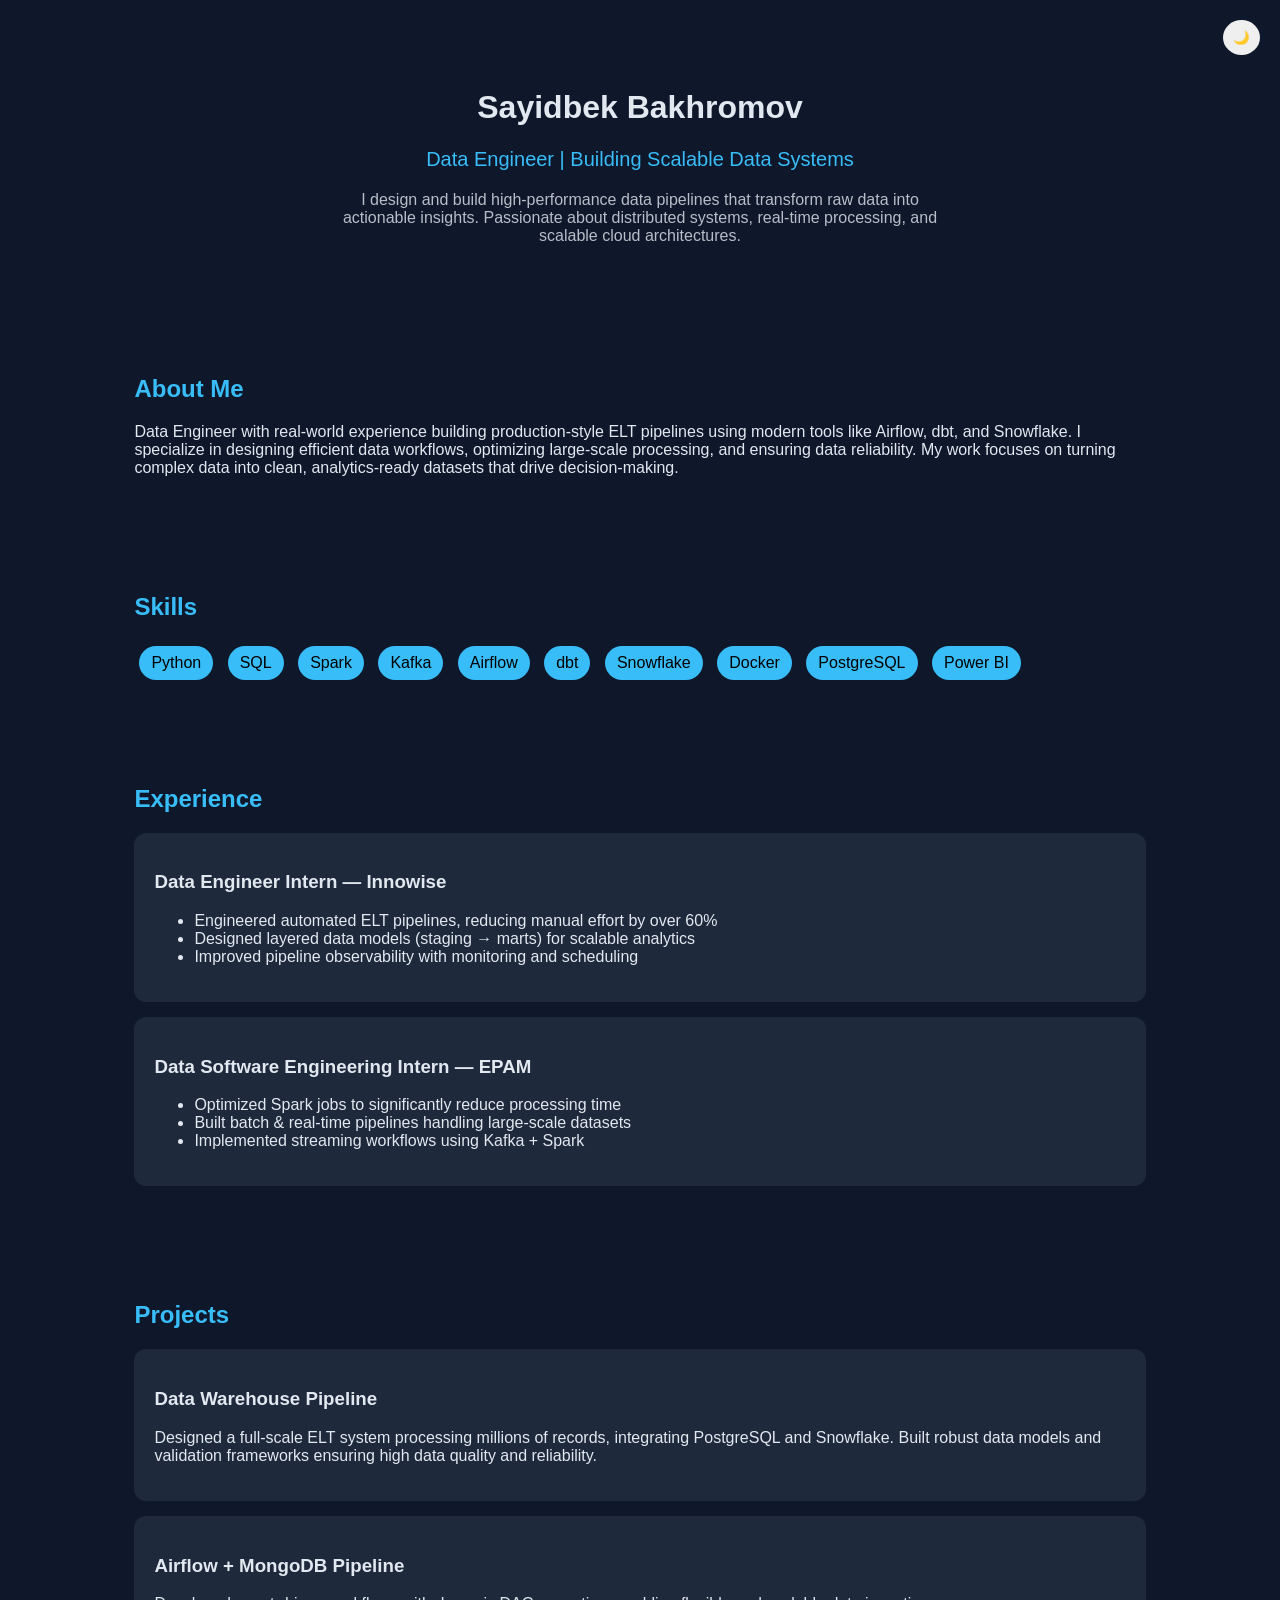
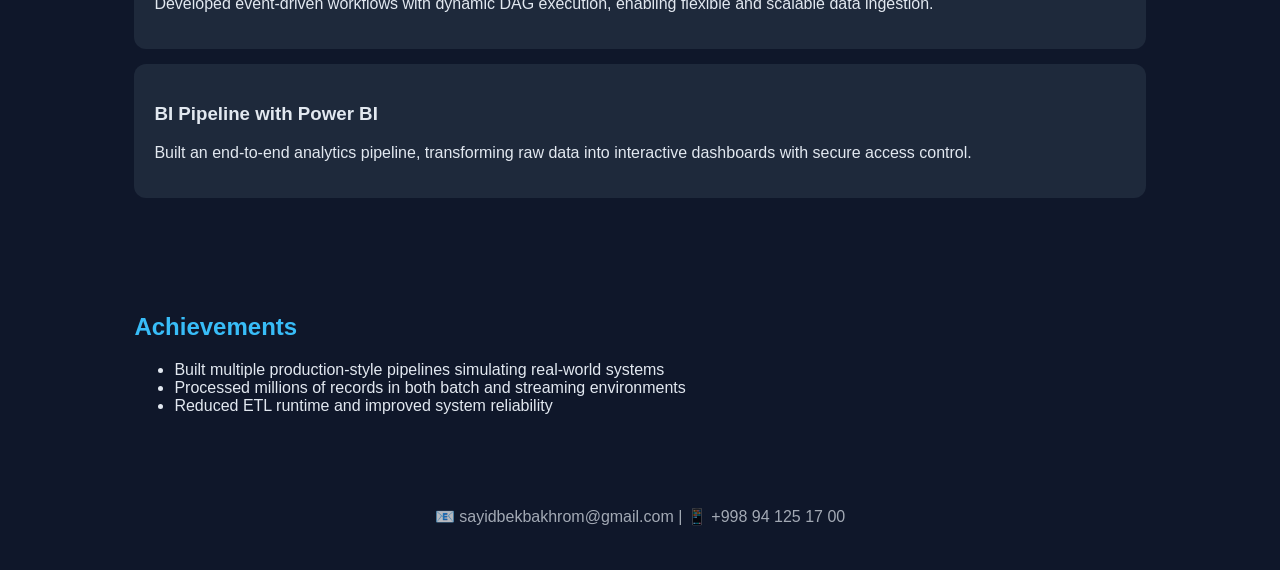
==== index.html @ fa928b71 "first commit" ====
<!DOCTYPE html>
<html lang="en">
<head>
<meta charset="UTF-8">
<meta name="viewport" content="width=device-width, initial-scale=1.0">
<title>Sayidbek Bakhromov | Data Engineer</title>

<link rel="stylesheet" href="style.css">
</head>

<body>

<button id="theme-toggle">🌙</button>

<header class="hero">
    <h1>Sayidbek Bakhromov</h1>
    <p class="subtitle">Data Engineer | Building Scalable Data Systems</p>
    <p class="intro">
        I design and build high-performance data pipelines that transform raw data into actionable insights.
        Passionate about distributed systems, real-time processing, and scalable cloud architectures.
    </p>
</header>

<section class="section reveal">
    <h2>About Me</h2>
    <p>
        Data Engineer with real-world experience building production-style ELT pipelines using modern tools like Airflow, dbt, and Snowflake. 
        I specialize in designing efficient data workflows, optimizing large-scale processing, and ensuring data reliability.
        My work focuses on turning complex data into clean, analytics-ready datasets that drive decision-making.
    </p>
</section>

<section class="section reveal">
    <h2>Skills</h2>
    <div class="skills">
        <span>Python</span>
        <span>SQL</span>
        <span>Spark</span>
        <span>Kafka</span>
        <span>Airflow</span>
        <span>dbt</span>
        <span>Snowflake</span>
        <span>Docker</span>
        <span>PostgreSQL</span>
        <span>Power BI</span>
    </div>
</section>

<section class="section reveal">
    <h2>Experience</h2>

    <div class="card">
        <h3>Data Engineer Intern — Innowise</h3>
        <ul>
            <li>Engineered automated ELT pipelines, reducing manual effort by over 60%</li>
            <li>Designed layered data models (staging → marts) for scalable analytics</li>
            <li>Improved pipeline observability with monitoring and scheduling</li>
        </ul>
    </div>

    <div class="card">
        <h3>Data Software Engineering Intern — EPAM</h3>
        <ul>
            <li>Optimized Spark jobs to significantly reduce processing time</li>
            <li>Built batch & real-time pipelines handling large-scale datasets</li>
            <li>Implemented streaming workflows using Kafka + Spark</li>
        </ul>
    </div>

</section>

<section class="section reveal">
    <h2>Projects</h2>

    <div class="card">
        <h3>Data Warehouse Pipeline</h3>
        <p>
            Designed a full-scale ELT system processing millions of records, integrating PostgreSQL and Snowflake.
            Built robust data models and validation frameworks ensuring high data quality and reliability.
        </p>
    </div>

    <div class="card">
        <h3>Airflow + MongoDB Pipeline</h3>
        <p>
            Developed event-driven workflows with dynamic DAG execution, enabling flexible and scalable data ingestion.
        </p>
    </div>

    <div class="card">
        <h3>BI Pipeline with Power BI</h3>
        <p>
            Built an end-to-end analytics pipeline, transforming raw data into interactive dashboards with secure access control.
        </p>
    </div>

</section>

<section class="section reveal">
    <h2>Achievements</h2>
    <ul>
        <li>Built multiple production-style pipelines simulating real-world systems</li>
        <li>Processed millions of records in both batch and streaming environments</li>
        <li>Reduced ETL runtime and improved system reliability</li>
    </ul>
</section>

<footer>
    <p>📧 sayidbekbakhrom@gmail.com | 📱 +998 94 125 17 00</p>
</footer>

<script src="script.js"></script>
</body>
</html>
---- style.css ----
:root {
    --bg: #0f172a;
    --text: #e2e8f0;
    --accent: #38bdf8;
    --card: #1e293b;
}

.light {
    --bg: #ffffff;
    --text: #0f172a;
    --card: #f1f5f9;
}

body {
    background: var(--bg);
    color: var(--text);
    font-family: 'Segoe UI', sans-serif;
    transition: 0.3s;
}

.hero {
    text-align: center;
    padding: 60px 20px;
}

.subtitle {
    color: var(--accent);
    font-size: 20px;
}

.intro {
    max-width: 600px;
    margin: 10px auto;
    opacity: 0.8;
}

.section {
    padding: 40px 10%;
}

h2 {
    margin-bottom: 20px;
    color: var(--accent);
}

.card {
    background: var(--card);
    padding: 20px;
    border-radius: 12px;
    margin-bottom: 15px;
    transition: 0.3s;
}

/* 🔥 Hover Glow */
.card:hover {
    transform: translateY(-5px);
    box-shadow: 0 0 20px var(--accent);
}

/* Skills */
.skills span {
    display: inline-block;
    padding: 8px 12px;
    margin: 5px;
    background: var(--accent);
    color: #000;
    border-radius: 20px;
}

/* 🌙 Toggle Button */
#theme-toggle {
    position: fixed;
    top: 20px;
    right: 20px;
    border: none;
    padding: 10px;
    border-radius: 50%;
    cursor: pointer;
}

/* 🎬 Scroll Animation */
.reveal {
    opacity: 0;
    transform: translateY(40px);
    transition: 0.6s ease;
}

.reveal.active {
    opacity: 1;
    transform: translateY(0);
}

footer {
    text-align: center;
    padding: 20px;
    opacity: 0.7;
}
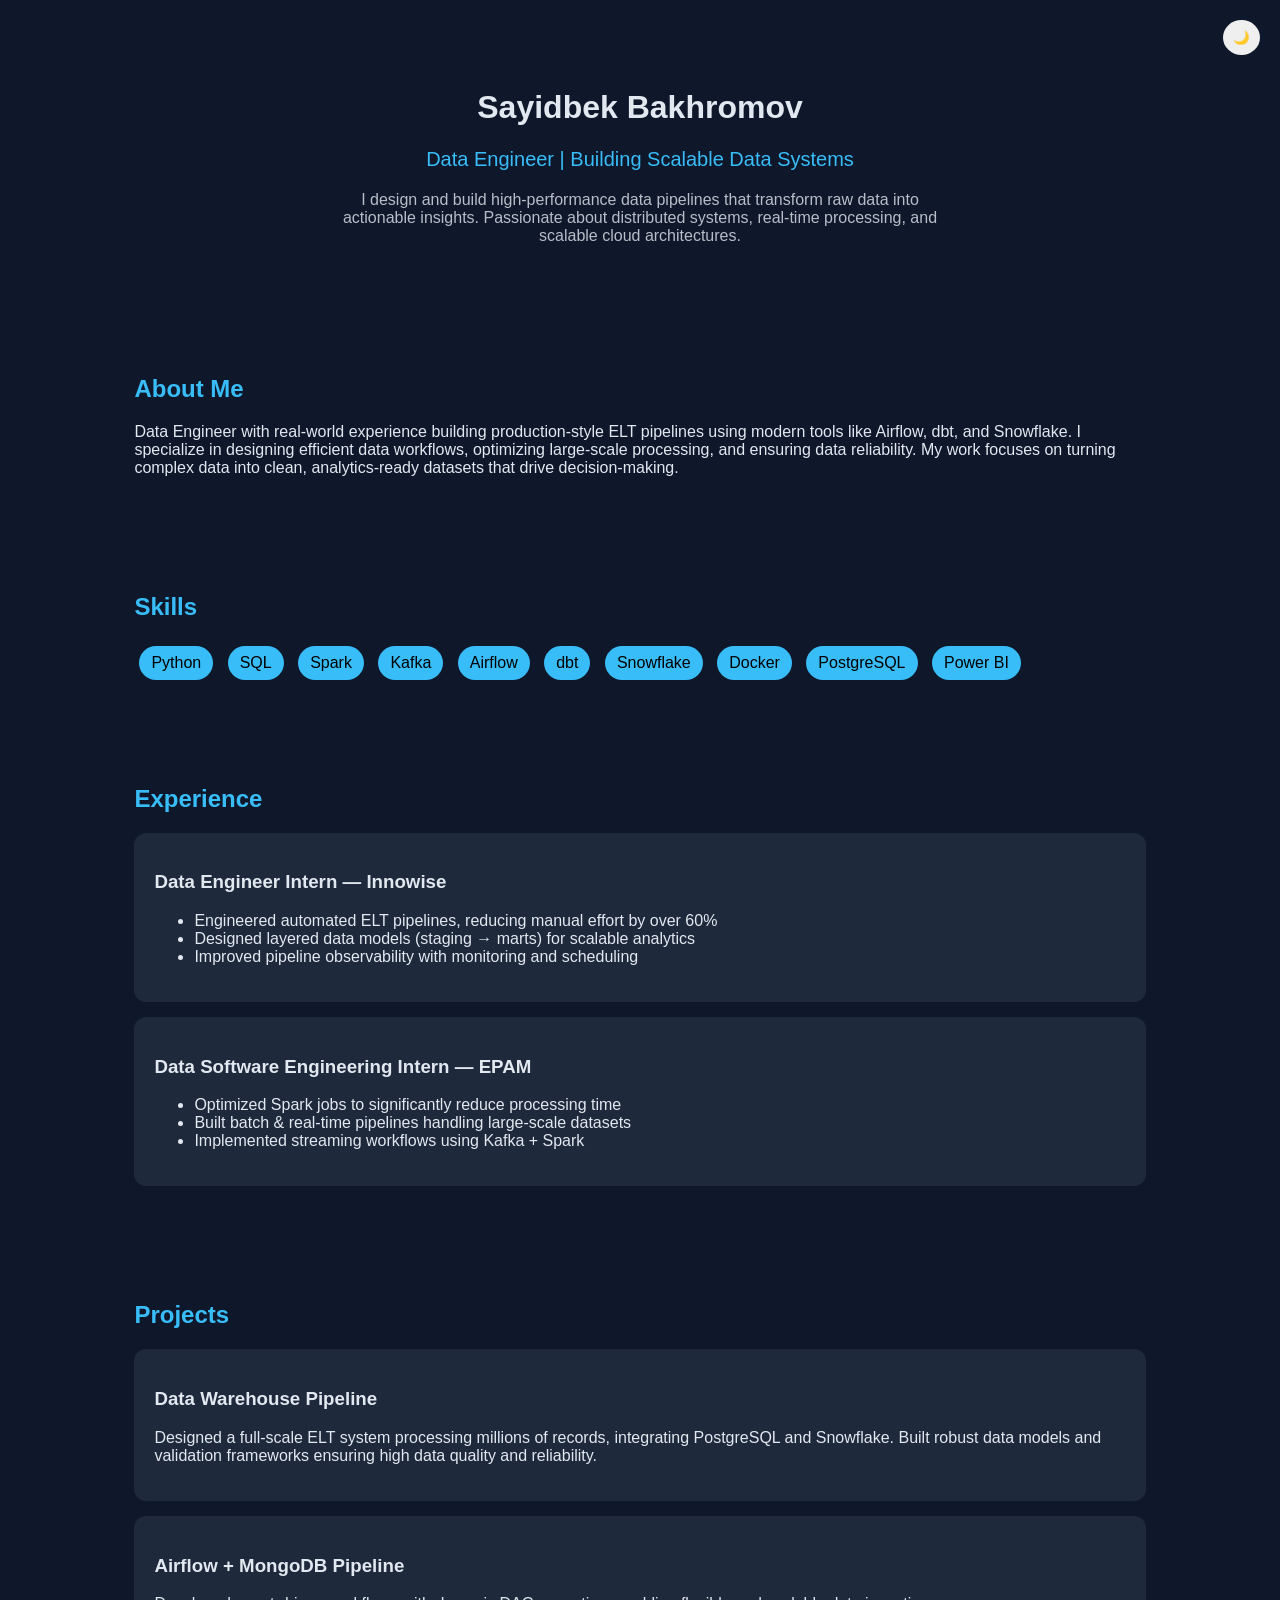
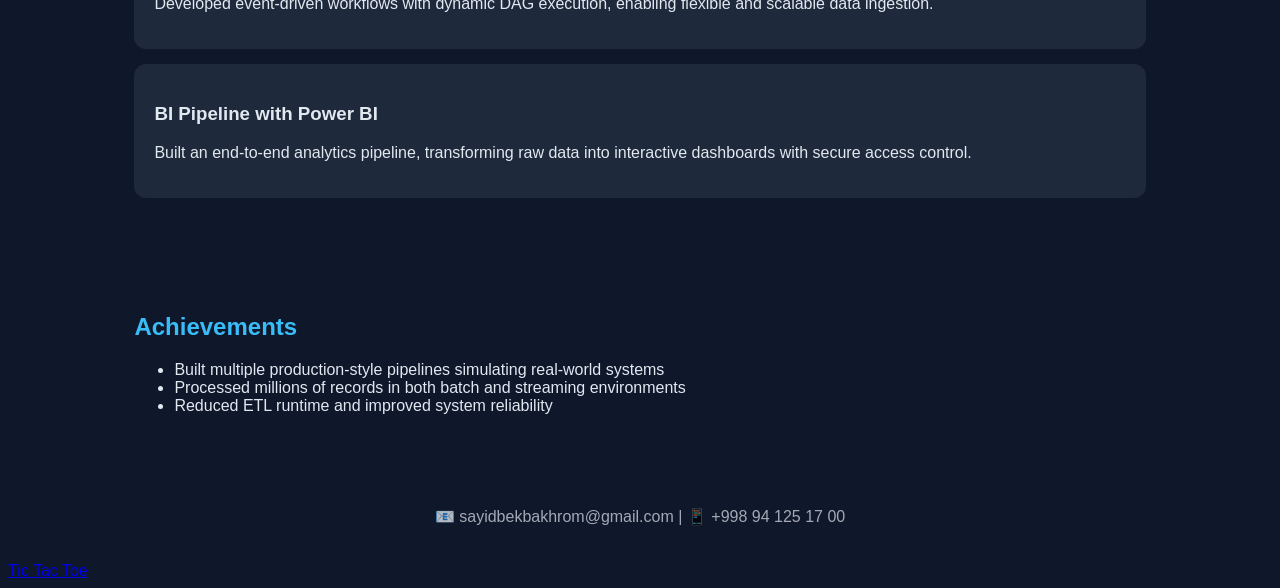
==== commit d4838533: "Add link to Tic Tac Toe game in footer" ====
--- a/index.html
+++ b/index.html
@@ -109,6 +109,7 @@
     <p>📧 sayidbekbakhrom@gmail.com | 📱 +998 94 125 17 00</p>
 </footer>
 
+<a href="game.html">Tic Tac Toe</a>
 <script src="script.js"></script>
 </body>
-</html>+</html>
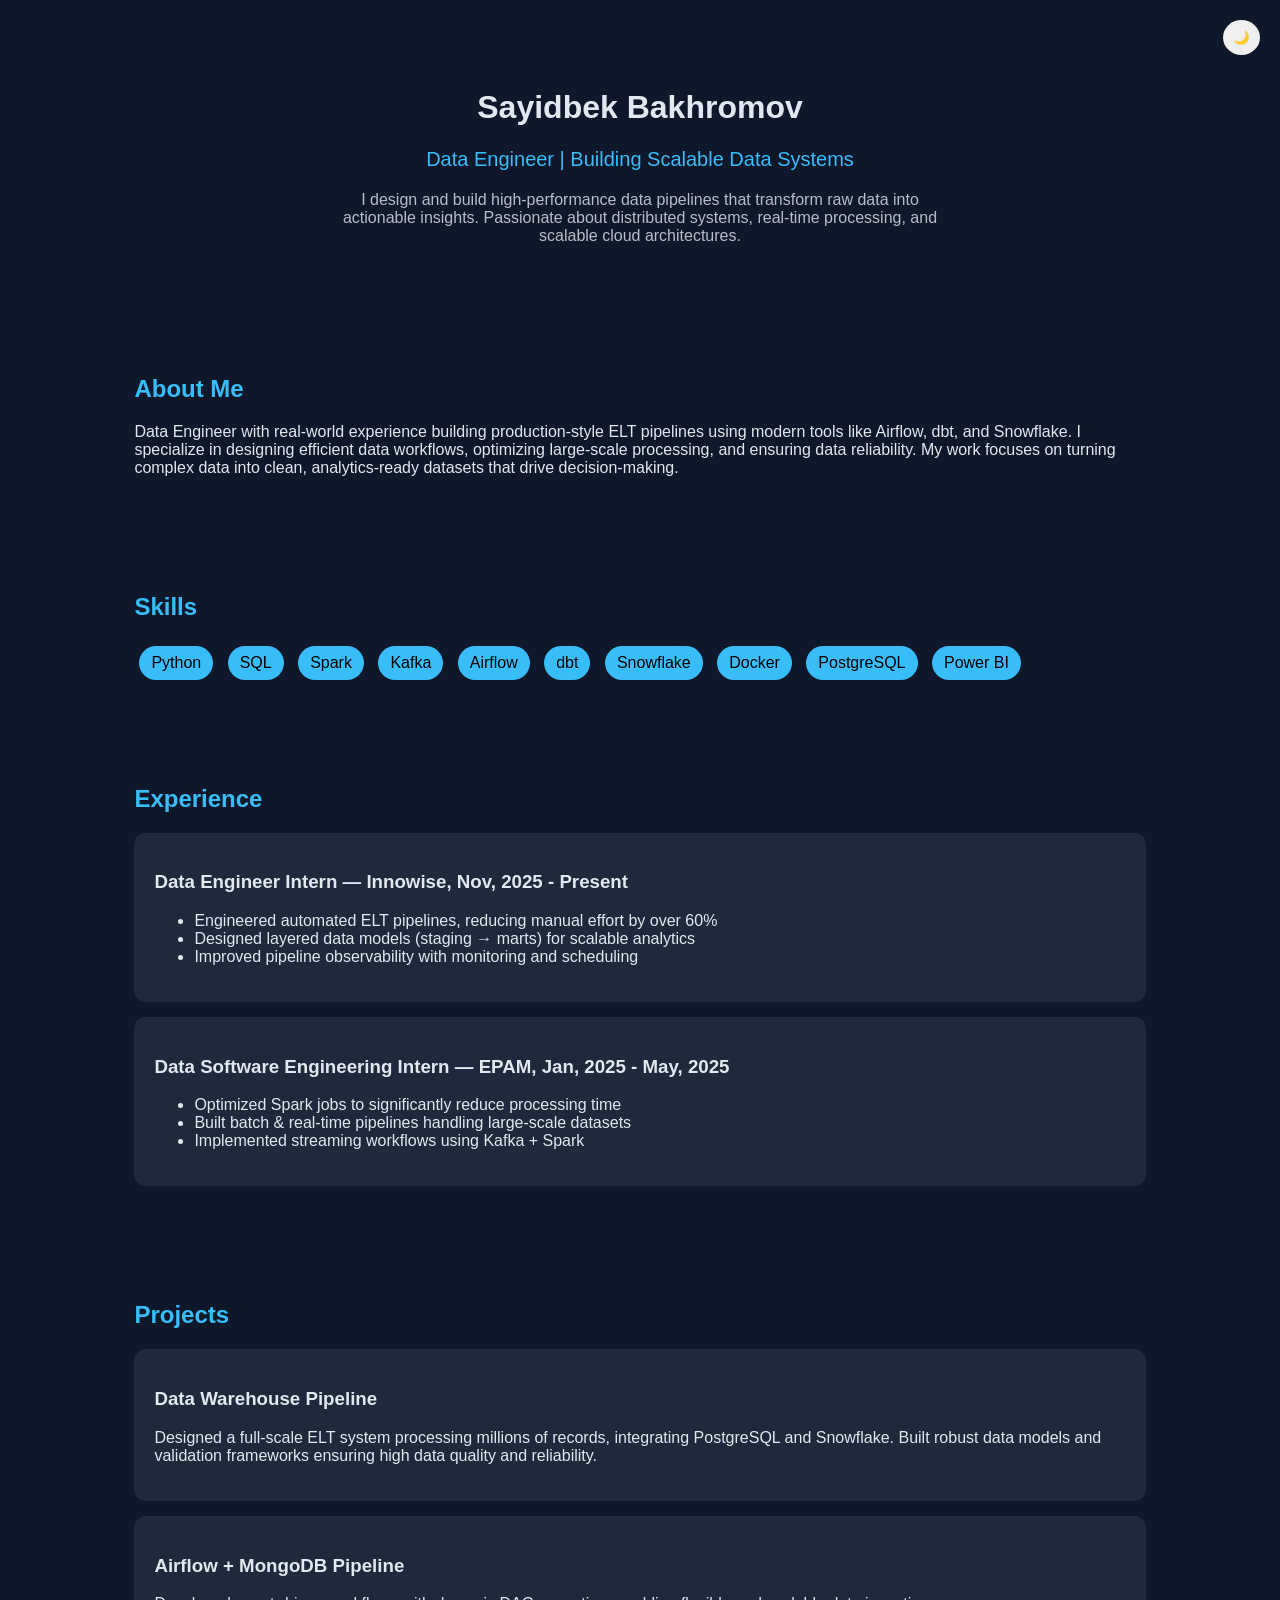
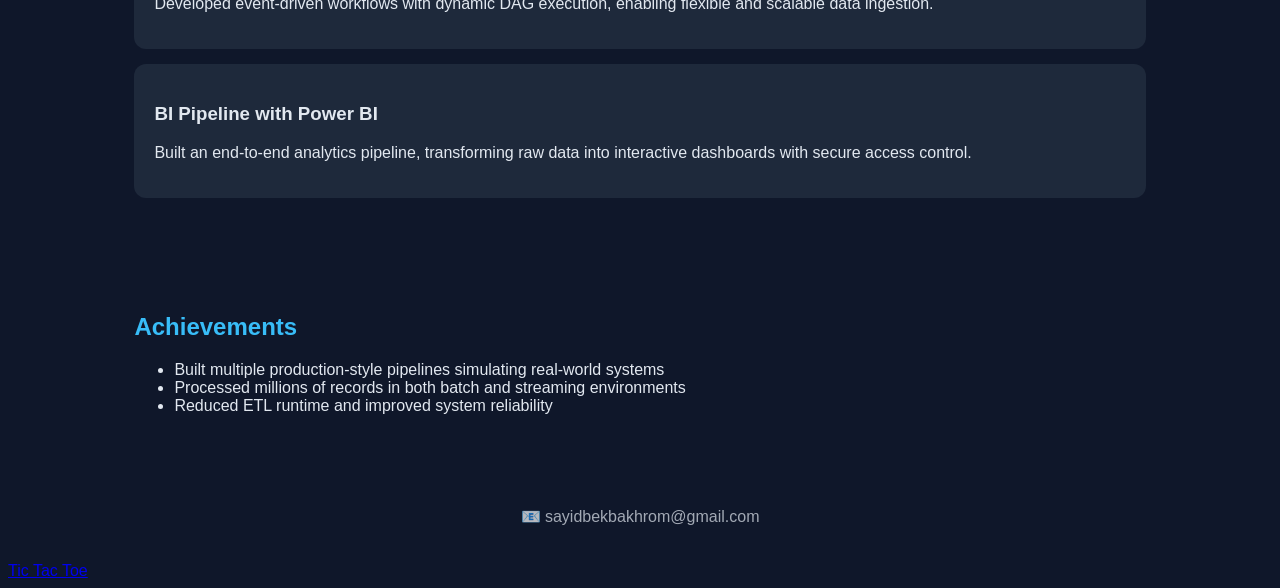
==== commit 1cd6747a: "Update internship titles and contact information" ====
--- a/index.html
+++ b/index.html
@@ -50,7 +50,7 @@
     <h2>Experience</h2>
 
     <div class="card">
-        <h3>Data Engineer Intern — Innowise</h3>
+        <h3>Data Engineer Intern — Innowise, Nov, 2025 - Present</h3>
         <ul>
             <li>Engineered automated ELT pipelines, reducing manual effort by over 60%</li>
             <li>Designed layered data models (staging → marts) for scalable analytics</li>
@@ -59,7 +59,7 @@
     </div>
 
     <div class="card">
-        <h3>Data Software Engineering Intern — EPAM</h3>
+        <h3>Data Software Engineering Intern — EPAM, Jan, 2025 - May, 2025</h3>
         <ul>
             <li>Optimized Spark jobs to significantly reduce processing time</li>
             <li>Built batch & real-time pipelines handling large-scale datasets</li>
@@ -106,7 +106,7 @@
 </section>
 
 <footer>
-    <p>📧 sayidbekbakhrom@gmail.com | 📱 +998 94 125 17 00</p>
+    <p>📧 sayidbekbakhrom@gmail.com</p>
 </footer>
 
 <a href="game.html">Tic Tac Toe</a>
